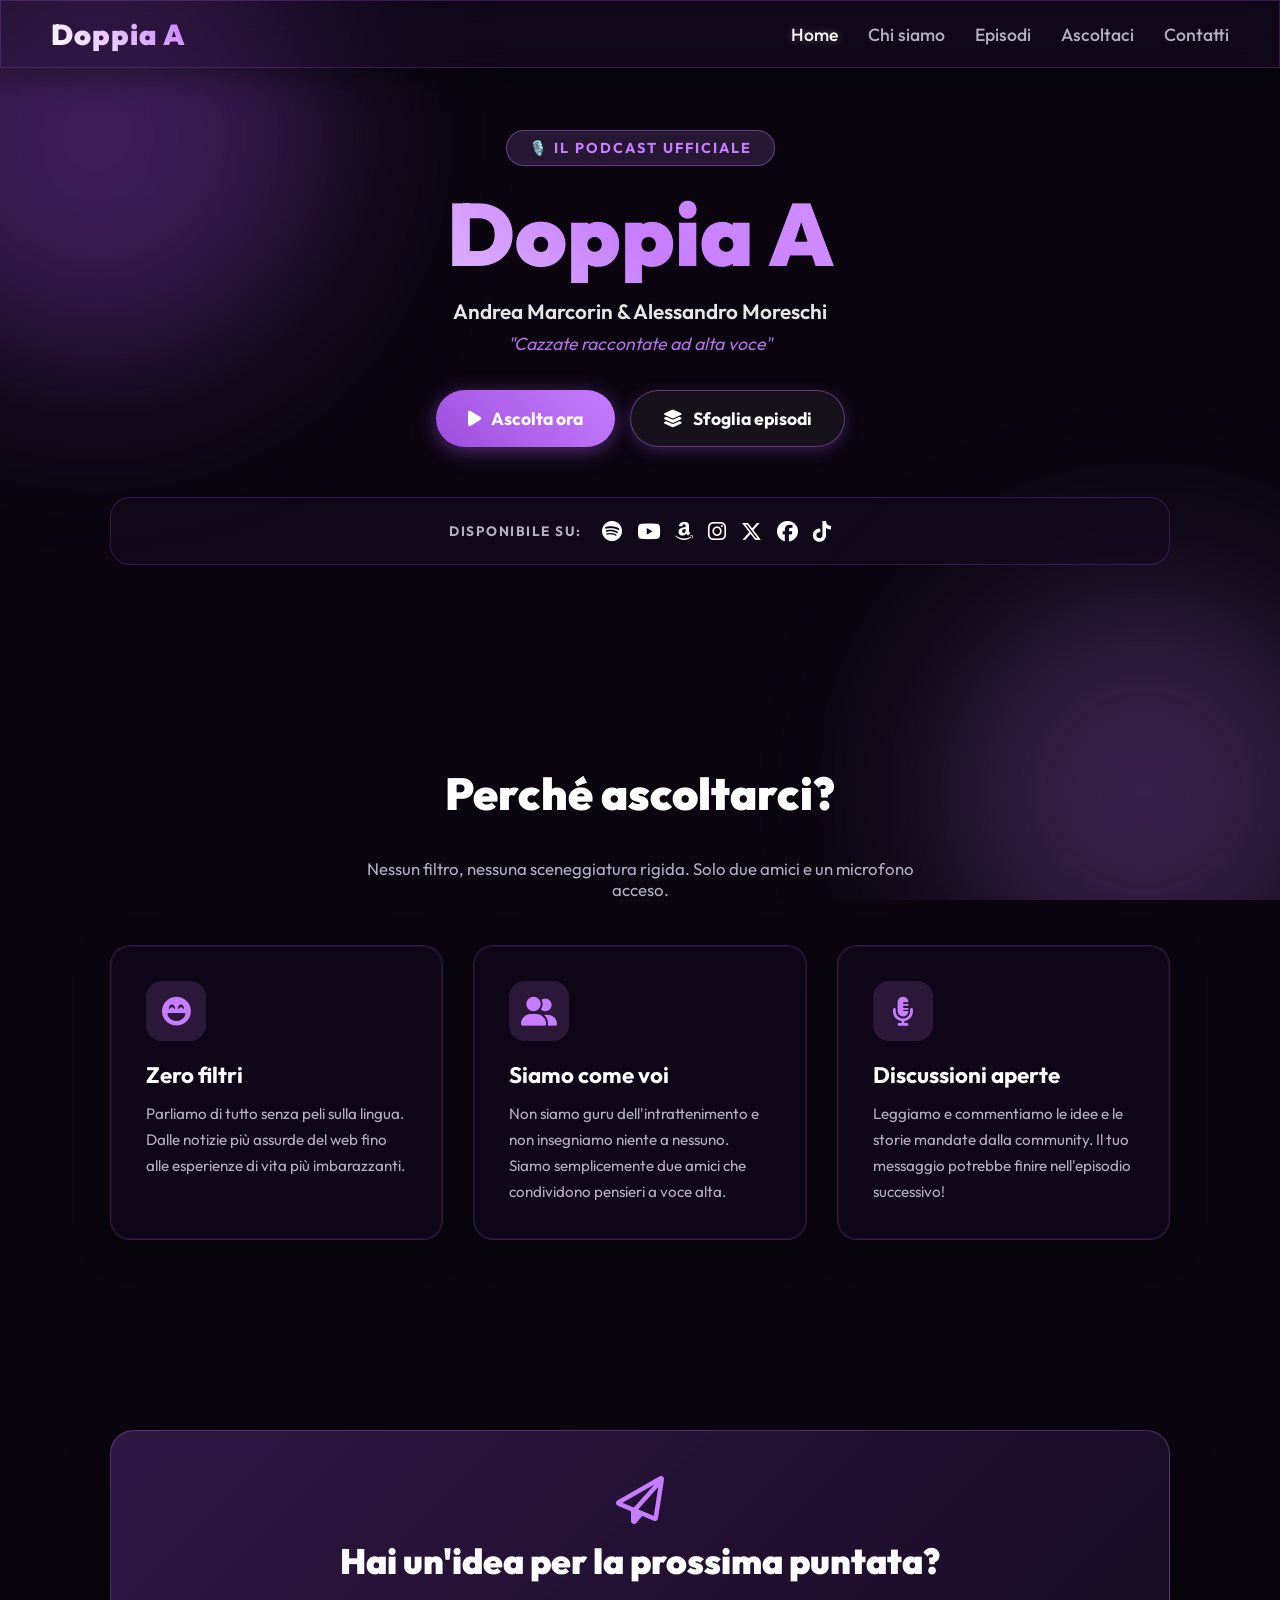
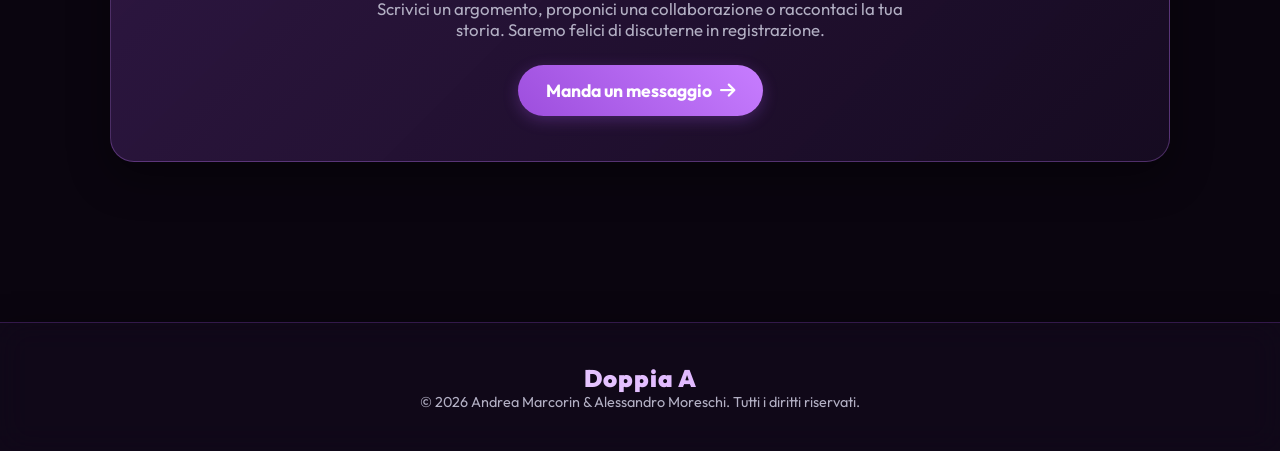
==== index.html @ dbbbb2ca "Primo rilascio sito Doppia A con TikTok" ====
<!DOCTYPE html>
<html lang="it">
<head>
    <meta charset="UTF-8">
    <meta name="viewport" content="width=device-width, initial-scale=1.0">
    <title>Doppia A | Home</title>
    <link href="https://fonts.googleapis.com/css2?family=Outfit:wght@300;400;600;900&display=swap" rel="stylesheet">
    <link href="https://cdnjs.cloudflare.com/ajax/libs/font-awesome/6.5.1/css/all.min.css" rel="stylesheet">
    <link rel="stylesheet" href="style.css">
</head>
<body>
    <div class="bg-orbs">
        <div class="orb orb-1"></div>
        <div class="orb orb-2"></div>
    </div>

    <nav class="glass-nav">
        <div class="logo">Doppia A</div>
        <div class="nav-links">
            <a href="index.html" class="active">Home</a>
            <a href="chi-siamo.html">Chi siamo</a>
            <a href="episodi.html">Episodi</a>
            <a href="ascoltaci.html">Ascoltaci</a>
            <a href="contattaci.html">Contatti</a>
        </div>
    </nav>

    <!-- HERO SECTION -->
    <header class="page-section fade-in" style="max-width: 1100px; margin: 0 auto; padding-top: 130px; text-align: center;">
        <span style="background: rgba(199, 125, 255, 0.15); color: var(--accent-2); border: 1px solid rgba(199, 125, 255, 0.4); padding: 8px 22px; border-radius: 30px; font-size: 0.9rem; font-weight: 700; text-transform: uppercase; letter-spacing: 2px; display: inline-block; margin-bottom: 20px;">
            🎙️ Il Podcast ufficiale
        </span>
        
        <h1 style="font-size: clamp(3.2rem, 8vw, 5.5rem); font-weight: 900; line-height: 1.1; margin-bottom: 15px; background: linear-gradient(45deg, #ffffff, #c77dff, #e0aaff); -webkit-background-clip: text; -webkit-text-fill-color: transparent;">
            Doppia A
        </h1>

        <p style="font-size: 1.3rem; color: rgba(255, 255, 255, 0.9); font-weight: 600; margin-bottom: 8px;">
            Andrea Marcorin & Alessandro Moreschi
        </p>

        <p style="font-size: 1.1rem; color: var(--accent-2); font-style: italic; margin-bottom: 35px; opacity: 0.9;">
            "Cazzate raccontate ad alta voce"
        </p>

        <div style="display: flex; gap: 15px; justify-content: center; flex-wrap: wrap; margin-bottom: 50px;">
            <a href="ascoltaci.html" class="btn-neon" style="padding: 16px 32px; border-radius: 30px; text-decoration: none; font-weight: 700; background: linear-gradient(45deg, #9d4edd, #c77dff); color: #fff; box-shadow: 0 4px 20px rgba(157, 78, 221, 0.5); transition: all 0.3s ease; display: inline-flex; align-items: center; gap: 10px;">
                <i class="fa-solid fa-play"></i> Ascolta ora
            </a>
            <a href="episodi.html" class="btn-neon" style="padding: 16px 32px; border-radius: 30px; text-decoration: none; font-weight: 700; background: rgba(255, 255, 255, 0.05); color: #fff; border: 1px solid rgba(199, 125, 255, 0.4); transition: all 0.3s ease; display: inline-flex; align-items: center; gap: 10px;" onmouseover="this.style.background='rgba(199, 125, 255, 0.2)';" onmouseout="this.style.background='rgba(255, 255, 255, 0.05)';">
                <i class="fa-solid fa-layer-group"></i> Sfoglia episodi
            </a>
        </div>

        <!-- BARRA RAPIDA PIATTAFORME -->
        <div style="background: rgba(20, 10, 30, 0.6); padding: 20px 30px; border-radius: 20px; border: 1px solid rgba(157, 78, 221, 0.25); display: flex; justify-content: center; align-items: center; gap: 20px; flex-wrap: wrap; backdrop-filter: blur(10px);">
            <span style="font-size: 0.85rem; color: var(--text-muted); text-transform: uppercase; letter-spacing: 1.5px; font-weight: 700;">Disponibile su:</span>
            <div style="display: flex; gap: 15px; flex-wrap: wrap;">
                <a href="https://open.spotify.com/show/7FUZ7BliWIKySby7tuv9NP" target="_blank" style="color: #fff; text-decoration: none; font-size: 1.3rem; transition: 0.3s;" onmouseover="this.style.color='#1DB954';" onmouseout="this.style.color='#fff';"><i class="fa-brands fa-spotify"></i></a>
                <a href="https://www.youtube.com/@DoppiaA.podcast" target="_blank" style="color: #fff; text-decoration: none; font-size: 1.3rem; transition: 0.3s;" onmouseover="this.style.color='#FF0000';" onmouseout="this.style.color='#fff';"><i class="fa-brands fa-youtube"></i></a>
                <a href="https://music.amazon.it/podcasts/3f711253-e345-4ffa-8d18-6a3cd0746744/doppia-a" target="_blank" style="color: #fff; text-decoration: none; font-size: 1.3rem; transition: 0.3s;" onmouseover="this.style.color='#00A8E1';" onmouseout="this.style.color='#fff';"><i class="fa-brands fa-amazon"></i></a>
                <a href="https://www.instagram.com/doppiaa_podcast/" target="_blank" style="color: #fff; text-decoration: none; font-size: 1.3rem; transition: 0.3s;" onmouseover="this.style.color='#E1306C';" onmouseout="this.style.color='#fff';"><i class="fa-brands fa-instagram"></i></a>
                <a href="https://x.com/doppiaa_podcast" target="_blank" style="color: #fff; text-decoration: none; font-size: 1.3rem; transition: 0.3s;" onmouseover="this.style.color='#ffffff';" onmouseout="this.style.color='#fff';"><i class="fa-brands fa-x-twitter"></i></a>
                <a href="https://www.facebook.com/profile.php?id=61596196777339" target="_blank" style="color: #fff; text-decoration: none; font-size: 1.3rem; transition: 0.3s;" onmouseover="this.style.color='#1877F2';" onmouseout="this.style.color='#fff';"><i class="fa-brands fa-facebook"></i></a>
				<a href="https://www.tiktok.com/@doppiaa.podcast" target="_blank" style="color: #fff; text-decoration: none; font-size: 1.3rem; transition: 0.3s;" onmouseover="this.style.color='#ff0050';" onmouseout="this.style.color='#fff';"><i class="fa-brands fa-tiktok"></i></a>
            </div>
        </div>
    </header>

    <!-- SEZIONE PERCHÈ ASCOLTARCI -->
    <section class="page-section fade-in" style="max-width: 1100px; margin: 0 auto; padding-top: 80px; padding-bottom: 60px;">
        <div style="text-align: center; margin-bottom: 45px;">
            <h2 class="section-title" style="font-size: 2.8rem;">Perché ascoltarci?</h2>
            <p style="color: var(--text-muted); font-size: 1.05rem; max-width: 600px; margin: 0 auto;">Nessun filtro, nessuna sceneggiatura rigida. Solo due amici e un microfono acceso.</p>
        </div>

        <div style="display: grid; grid-template-columns: repeat(auto-fit, minmax(300px, 1fr)); gap: 30px;">
            
            <div class="glass-card" style="padding: 35px; border-radius: 20px; border: 1px solid rgba(157, 78, 221, 0.25); background: rgba(30, 15, 45, 0.3); transition: all 0.3s ease;" onmouseover="this.style.transform='translateY(-6px)'; this.style.borderColor='var(--accent-2)';" onmouseout="this.style.transform='translateY(0)'; this.style.borderColor='rgba(157, 78, 221, 0.25)';">
                <div style="width: 60px; height: 60px; background: rgba(199, 125, 255, 0.15); border-radius: 16px; display: flex; align-items: center; justify-content: center; margin-bottom: 20px;">
                    <i class="fa-solid fa-face-laugh-beam" style="font-size: 1.8rem; color: var(--accent-2);"></i>
                </div>
                <h3 style="font-size: 1.4rem; font-weight: 700; margin-bottom: 12px;">Zero filtri</h3>
                <p style="color: var(--text-muted); line-height: 1.7; font-size: 0.95rem;">Parliamo di tutto senza peli sulla lingua. Dalle notizie più assurde del web fino alle esperienze di vita più imbarazzanti.</p>
            </div>

            <div class="glass-card" style="padding: 35px; border-radius: 20px; border: 1px solid rgba(157, 78, 221, 0.25); background: rgba(30, 15, 45, 0.3); transition: all 0.3s ease;" onmouseover="this.style.transform='translateY(-6px)'; this.style.borderColor='var(--accent-2)';" onmouseout="this.style.transform='translateY(0)'; this.style.borderColor='rgba(157, 78, 221, 0.25)';">
                <div style="width: 60px; height: 60px; background: rgba(199, 125, 255, 0.15); border-radius: 16px; display: flex; align-items: center; justify-content: center; margin-bottom: 20px;">
                    <i class="fa-solid fa-user-group" style="font-size: 1.8rem; color: var(--accent-2);"></i>
                </div>
                <h3 style="font-size: 1.4rem; font-weight: 700; margin-bottom: 12px;">Siamo come voi</h3>
                <p style="color: var(--text-muted); line-height: 1.7; font-size: 0.95rem;">Non siamo guru dell'intrattenimento e non insegniamo niente a nessuno. Siamo semplicemente due amici che condividono pensieri a voce alta.</p>
            </div>

            <div class="glass-card" style="padding: 35px; border-radius: 20px; border: 1px solid rgba(157, 78, 221, 0.25); background: rgba(30, 15, 45, 0.3); transition: all 0.3s ease;" onmouseover="this.style.transform='translateY(-6px)'; this.style.borderColor='var(--accent-2)';" onmouseout="this.style.transform='translateY(0)'; this.style.borderColor='rgba(157, 78, 221, 0.25)';">
                <div style="width: 60px; height: 60px; background: rgba(199, 125, 255, 0.15); border-radius: 16px; display: flex; align-items: center; justify-content: center; margin-bottom: 20px;">
                    <i class="fa-solid fa-microphone-lines" style="font-size: 1.8rem; color: var(--accent-2);"></i>
                </div>
                <h3 style="font-size: 1.4rem; font-weight: 700; margin-bottom: 12px;">Discussioni aperte</h3>
                <p style="color: var(--text-muted); line-height: 1.7; font-size: 0.95rem;">Leggiamo e commentiamo le idee e le storie mandate dalla community. Il tuo messaggio potrebbe finire nell'episodio successivo!</p>
            </div>

        </div>
    </section>

    <!-- BANNER CALL TO ACTION -->
    <section class="page-section fade-in" style="max-width: 1100px; margin: 0 auto; padding-bottom: 80px;">
        <div style="background: linear-gradient(135deg, rgba(157, 78, 221, 0.25), rgba(30, 15, 45, 0.6)); border-radius: 24px; padding: 45px 30px; text-align: center; border: 1px solid rgba(199, 125, 255, 0.3); box-shadow: 0 15px 40px rgba(0,0,0,0.4);">
            <i class="fa-regular fa-paper-plane" style="font-size: 3rem; color: var(--accent-2); margin-bottom: 15px;"></i>
            <h3 style="font-size: 2.2rem; font-weight: 900; margin-bottom: 15px;">Hai un'idea per la prossima puntata?</h3>
            <p style="color: var(--text-muted); max-width: 550px; margin: 0 auto 25px auto; font-size: 1.05rem;">Scrivici un argomento, proponici una collaborazione o raccontaci la tua storia. Saremo felici di discuterne in registrazione.</p>
            <a href="contattaci.html" class="btn-neon" style="padding: 14px 28px; border-radius: 30px; text-decoration: none; font-weight: 700; background: linear-gradient(45deg, #9d4edd, #c77dff); color: #fff; display: inline-flex; align-items: center; gap: 8px;">
                Manda un messaggio <i class="fa-solid fa-arrow-right"></i>
            </a>
        </div>
    </section>

    <footer class="glass-footer">
        <h3 class="logo" style="font-size: 1.5rem;">Doppia A</h3>
        <p style="color: var(--text-muted); font-size: 0.9rem;">&copy; 2026 Andrea Marcorin & Alessandro Moreschi. Tutti i diritti riservati.</p>
    </footer>
</body>
</html>
---- style.css ----
:root {
    --bg-color: #0a050f;
    --text-main: #ffffff;
    --text-muted: #b3b0c4;
    --accent-1: #9d4edd;
    --accent-2: #c77dff;
    /* Variabili Vetro Estremo */
    --glass-bg: rgba(30, 15, 45, 0.35);
    --glass-border: rgba(157, 78, 221, 0.25);
    --glass-highlight: rgba(255, 255, 255, 0.05);
}

* {
    margin: 0;
    padding: 0;
    box-sizing: border-box;
    font-family: 'Outfit', sans-serif;
}

body {
    background-color: var(--bg-color);
    color: var(--text-main);
    min-height: 100vh;
    display: flex;
    flex-direction: column;
    overflow-x: hidden;
}

/* --- SFONDO ANIMATO (Fa risaltare il vetro) --- */
.bg-orbs {
    position: fixed;
    top: 0; left: 0; width: 100vw; height: 100vh;
    z-index: -1;
    overflow: hidden;
}
.orb {
    position: absolute;
    border-radius: 50%;
    filter: blur(90px);
    animation: float 12s infinite alternate ease-in-out;
}
.orb-1 {
    width: 450px; height: 450px;
    background: rgba(157, 78, 221, 0.35);
    top: -10%; left: -10%;
}
.orb-2 {
    width: 400px; height: 400px;
    background: rgba(199, 125, 255, 0.25);
    bottom: -10%; right: -5%;
    animation-delay: -6s;
}
@keyframes float {
    0% { transform: translate(0, 0) scale(1); }
    100% { transform: translate(80px, 80px) scale(1.1); }
}

/* Scrollbar Personalizzata */
::-webkit-scrollbar { width: 8px; }
::-webkit-scrollbar-track { background: var(--bg-color); }
::-webkit-scrollbar-thumb { background: var(--accent-1); border-radius: 10px; }
::-webkit-scrollbar-thumb:hover { background: var(--accent-2); }

/* --- EFFETTO VETRO CONDIVISO --- */
.glass-nav, .glass-container, .glass-card, .glass-footer {
    background: var(--glass-bg);
    backdrop-filter: blur(16px);
    -webkit-backdrop-filter: blur(16px);
    border: 1px solid var(--glass-border);
    box-shadow: 0 8px 32px 0 rgba(0, 0, 0, 0.4);
    position: relative;
    overflow: hidden;
}
/* Riflesso interno del vetro */
.glass-container::before, .glass-card::before {
    content: "";
    position: absolute;
    top: 0; left: 0; right: 0; bottom: 0;
    border: 1px solid var(--glass-highlight);
    border-radius: inherit;
    pointer-events: none;
}

/* Navigazione */
.glass-nav {
    position: fixed;
    top: 0; width: 100%;
    padding: 15px 50px;
    display: flex;
    justify-content: space-between;
    align-items: center;
    z-index: 1000;
    border-bottom: 1px solid var(--glass-border);
    border-radius: 0;
}

.logo {
    font-size: 1.8rem;
    font-weight: 900;
    background: linear-gradient(45deg, #fff, var(--accent-2));
    -webkit-background-clip: text;
    -webkit-text-fill-color: transparent;
    letter-spacing: 1px;
}

.nav-links { display: flex; gap: 30px; }
.nav-links a {
    color: var(--text-muted);
    text-decoration: none;
    font-weight: 500;
    font-size: 1.1rem;
    transition: 0.3s;
}
.nav-links a:hover, .nav-links a.active { color: var(--text-main); text-shadow: 0 0 10px rgba(255,255,255,0.3); }

/* Layout Base */
.page-section {
    padding: 140px 20px 60px;
    max-width: 1100px;
    margin: 0 auto;
    flex: 1;
    width: 100%;
}

.section-title {
    text-align: center;
    font-size: 2.8rem;
    margin-bottom: 50px;
    font-weight: 900;
}

.glass-container {
    border-radius: 30px;
    padding: 50px;
}
.glass-card {
    border-radius: 24px;
    padding: 40px;
    transition: transform 0.4s cubic-bezier(0.175, 0.885, 0.32, 1.275);
}
.glass-card:hover { transform: translateY(-10px); border-color: var(--accent-2); }

/* Bottoni */
.action-buttons { display: flex; gap: 20px; justify-content: center; margin-top: 40px; flex-wrap: wrap; }
.btn-neon {
    padding: 16px 40px;
    background: linear-gradient(45deg, var(--accent-1), var(--accent-2));
    color: white;
    text-decoration: none;
    border-radius: 50px;
    font-weight: 700;
    border: none;
    cursor: pointer;
    transition: 0.3s;
    font-size: 1.1rem;
    box-shadow: 0 4px 15px rgba(157, 78, 221, 0.3);
}
.btn-neon:hover {
    box-shadow: 0 0 25px rgba(199, 125, 255, 0.6);
    transform: scale(1.05);
}
.btn-outline {
    padding: 16px 40px;
    background: rgba(255,255,255,0.05);
    color: var(--text-main);
    text-decoration: none;
    border-radius: 50px;
    font-weight: 700;
    border: 2px solid var(--accent-2);
    transition: 0.3s;
    backdrop-filter: blur(5px);
}
.btn-outline:hover { background: rgba(199, 125, 255, 0.15); transform: scale(1.05); }

/* Griglie */
.about-grid { display: grid; grid-template-columns: repeat(auto-fit, minmax(320px, 1fr)); gap: 40px; }
.contact-layout { display: grid; grid-template-columns: 1fr 1.2fr; gap: 50px; align-items: start; }

/* Modulo */
.glass-form { display: flex; flex-direction: column; gap: 25px; }
.input-group input, .input-group select, .input-group textarea {
    width: 100%;
    padding: 18px 20px;
    background: rgba(0, 0, 0, 0.2);
    border: 1px solid rgba(255, 255, 255, 0.1);
    border-radius: 15px;
    color: var(--text-main);
    font-size: 1.05rem;
    transition: 0.3s;
}
.input-group input:focus, .input-group select:focus, .input-group textarea:focus {
    outline: none;
    border-color: var(--accent-2);
    background: rgba(0, 0, 0, 0.4);
    box-shadow: 0 0 15px rgba(157, 78, 221, 0.2);
}
.input-group select option { background: var(--bg-color); color: var(--text-main); }
.w-100 { width: 100%; display: block; }

/* Footer */
.glass-footer {
    padding: 40px 20px;
    text-align: center;
    margin-top: 80px;
    border-radius: 0;
    border-bottom: none;
    border-left: none;
    border-right: none;
}
.social-links { display: flex; justify-content: center; gap: 25px; margin: 20px 0; font-size: 1.8rem; }
.social-links a { color: var(--text-muted); transition: 0.3s; }
.social-links a:hover { color: var(--text-main); transform: translateY(-5px) scale(1.1); text-shadow: 0 0 10px rgba(255,255,255,0.5); }

/* Utility e Animazioni */
.text-center { text-align: center; }
.mt-5 { margin-top: 60px; }
.fade-in { animation: fadeIn 0.8s ease-out forwards; opacity: 0; transform: translateY(30px); }
.delay-1 { animation-delay: 0.2s; }
@keyframes fadeIn { to { opacity: 1; transform: translateY(0); } }

/* Mobile */
@media (max-width: 768px) {
    .nav-links { display: none; }
    .contact-layout { grid-template-columns: 1fr; }
    .glass-container { padding: 30px 20px; }
}

/* Spazio corretto sotto la barra di navigazione */
.page-section {
    padding-top: 130px !important;
    padding-bottom: 60px;
}

/* Interlinea e margine per i titoli principali */
.section-title {
    margin-top: 10px;
    margin-bottom: 35px;
    line-height: 1.3; /* Impedisce al testo di venire tagliato in alto */
}
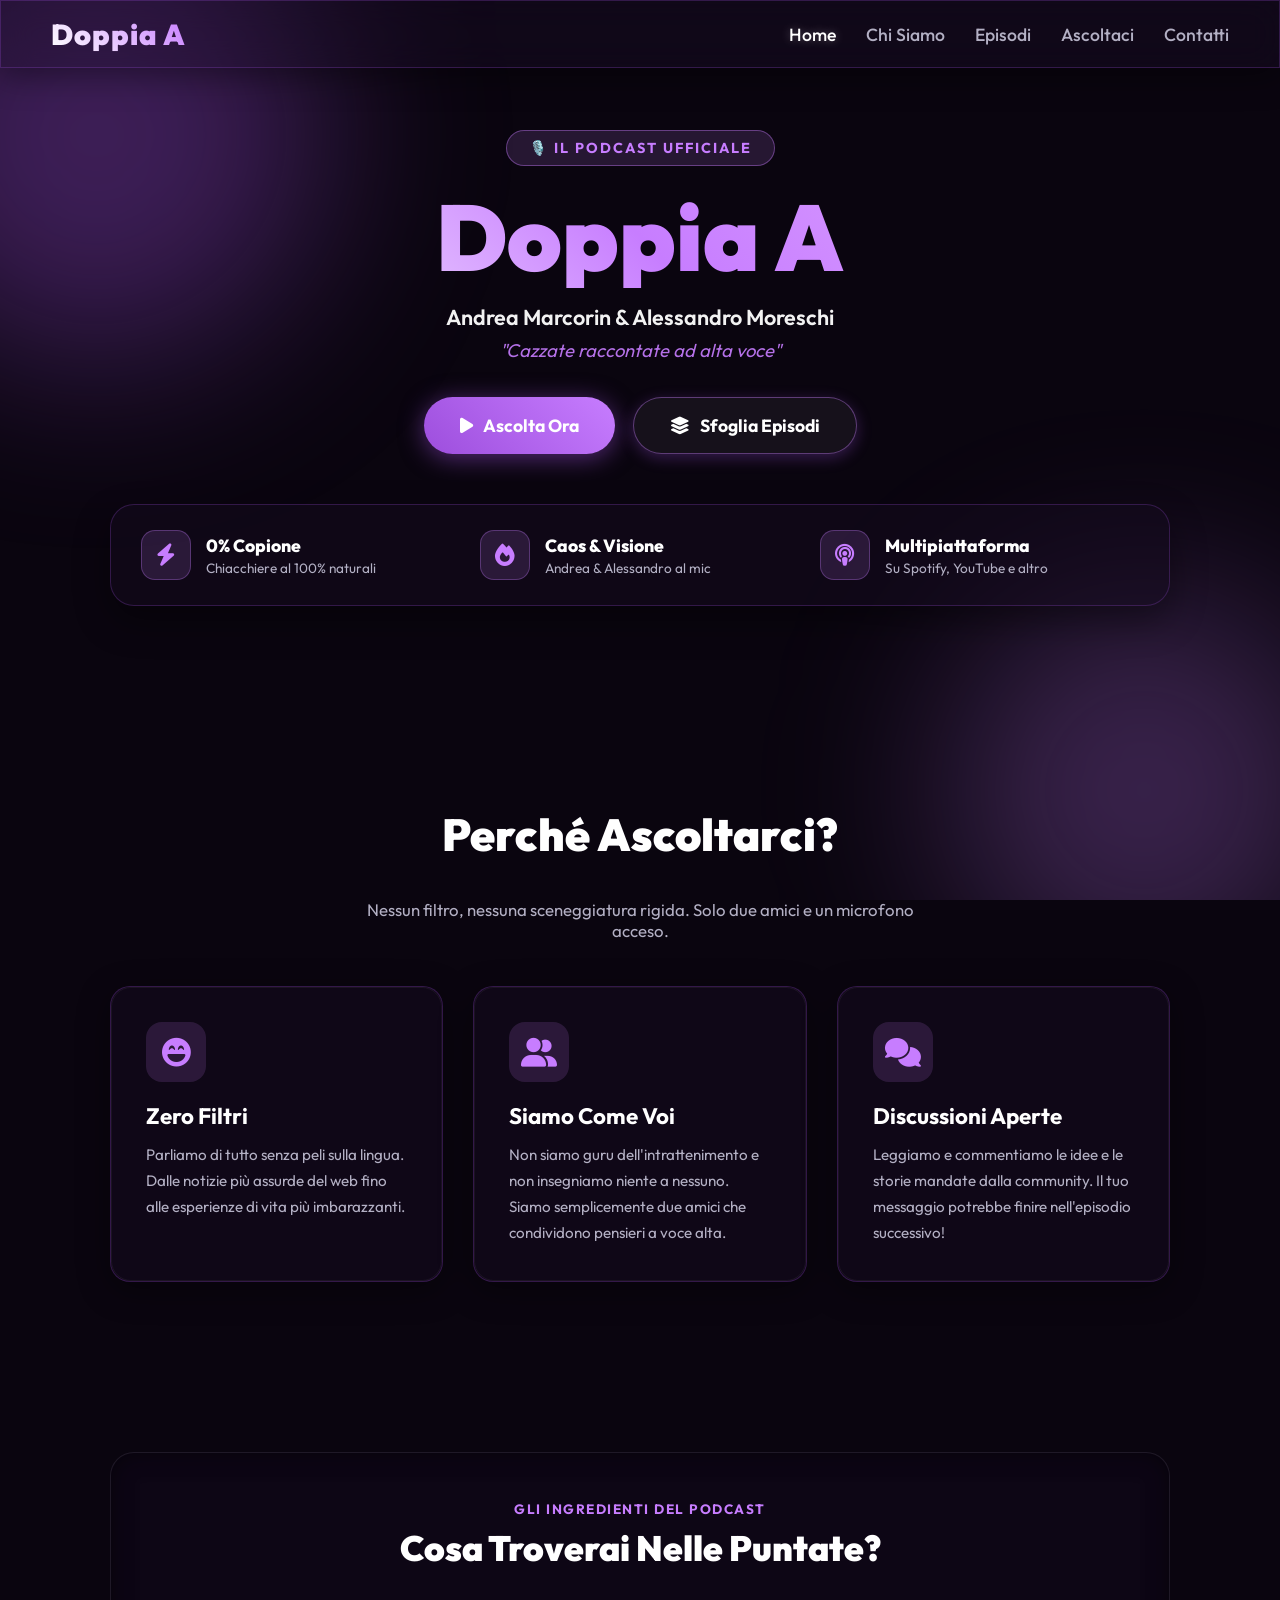
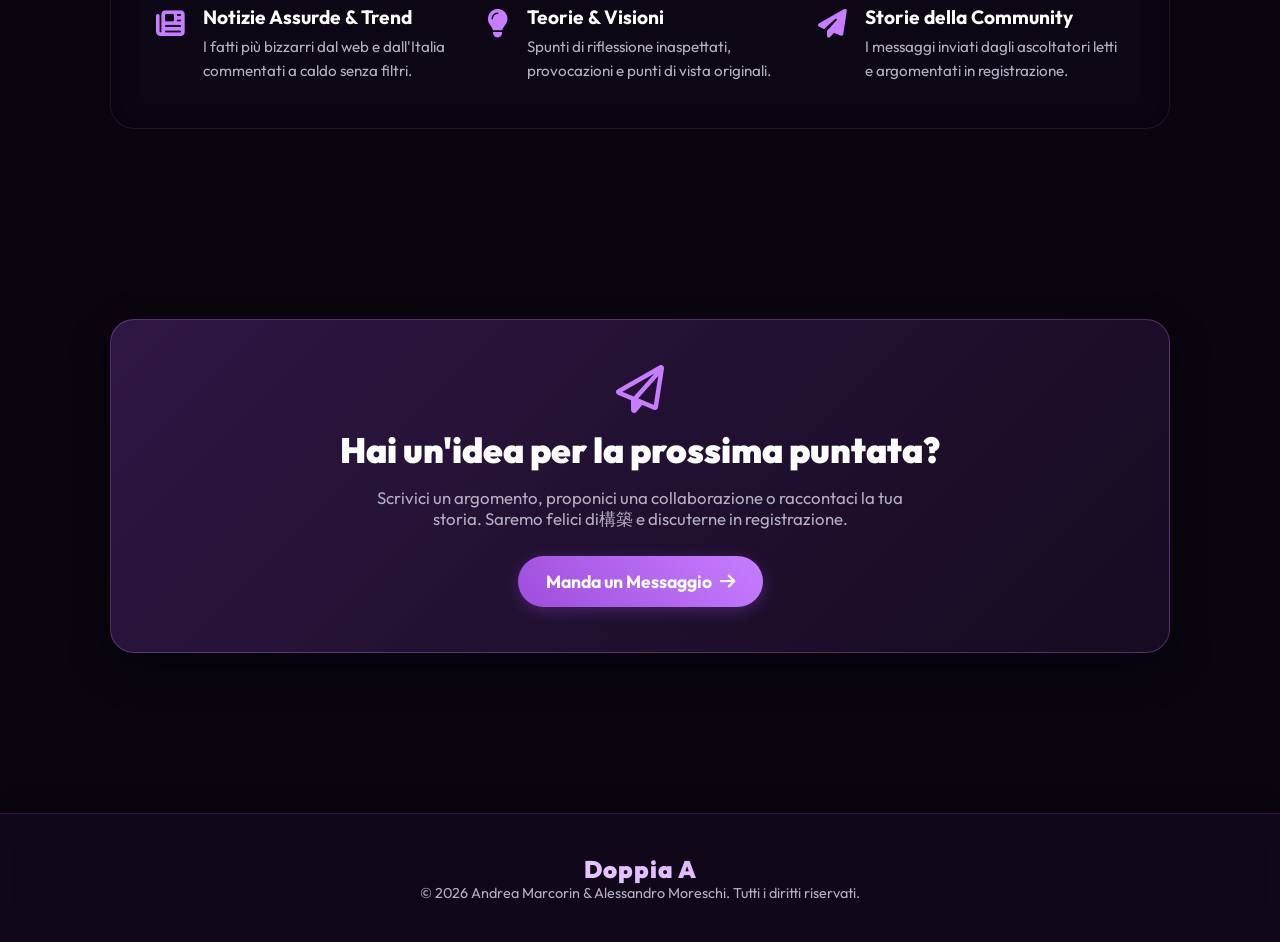
==== commit 8dfab01d: "Aggiornata homepage: rimossa barra disponibile su e aggiunti nuovi contenuti" ====
--- a/index.html
+++ b/index.html
@@ -18,7 +18,7 @@
         <div class="logo">Doppia A</div>
         <div class="nav-links">
             <a href="index.html" class="active">Home</a>
-            <a href="chi-siamo.html">Chi siamo</a>
+            <a href="chi-siamo.html">Chi Siamo</a>
             <a href="episodi.html">Episodi</a>
             <a href="ascoltaci.html">Ascoltaci</a>
             <a href="contattaci.html">Contatti</a>
@@ -28,49 +28,68 @@
     <!-- HERO SECTION -->
     <header class="page-section fade-in" style="max-width: 1100px; margin: 0 auto; padding-top: 130px; text-align: center;">
         <span style="background: rgba(199, 125, 255, 0.15); color: var(--accent-2); border: 1px solid rgba(199, 125, 255, 0.4); padding: 8px 22px; border-radius: 30px; font-size: 0.9rem; font-weight: 700; text-transform: uppercase; letter-spacing: 2px; display: inline-block; margin-bottom: 20px;">
-            🎙️ Il Podcast ufficiale
+            🎙️ Il Podcast Ufficiale
         </span>
         
-        <h1 style="font-size: clamp(3.2rem, 8vw, 5.5rem); font-weight: 900; line-height: 1.1; margin-bottom: 15px; background: linear-gradient(45deg, #ffffff, #c77dff, #e0aaff); -webkit-background-clip: text; -webkit-text-fill-color: transparent;">
+        <h1 style="font-size: clamp(3.5rem, 8vw, 5.8rem); font-weight: 900; line-height: 1.1; margin-bottom: 15px; background: linear-gradient(45deg, #ffffff, #c77dff, #e0aaff); -webkit-background-clip: text; -webkit-text-fill-color: transparent;">
             Doppia A
         </h1>
 
-        <p style="font-size: 1.3rem; color: rgba(255, 255, 255, 0.9); font-weight: 600; margin-bottom: 8px;">
+        <p style="font-size: 1.35rem; color: rgba(255, 255, 255, 0.95); font-weight: 600; margin-bottom: 8px;">
             Andrea Marcorin & Alessandro Moreschi
         </p>
 
-        <p style="font-size: 1.1rem; color: var(--accent-2); font-style: italic; margin-bottom: 35px; opacity: 0.9;">
+        <p style="font-size: 1.15rem; color: var(--accent-2); font-style: italic; margin-bottom: 35px; opacity: 0.9;">
             "Cazzate raccontate ad alta voce"
         </p>
 
-        <div style="display: flex; gap: 15px; justify-content: center; flex-wrap: wrap; margin-bottom: 50px;">
-            <a href="ascoltaci.html" class="btn-neon" style="padding: 16px 32px; border-radius: 30px; text-decoration: none; font-weight: 700; background: linear-gradient(45deg, #9d4edd, #c77dff); color: #fff; box-shadow: 0 4px 20px rgba(157, 78, 221, 0.5); transition: all 0.3s ease; display: inline-flex; align-items: center; gap: 10px;">
-                <i class="fa-solid fa-play"></i> Ascolta ora
+        <div style="display: flex; gap: 18px; justify-content: center; flex-wrap: wrap; margin-bottom: 50px;">
+            <a href="ascoltaci.html" class="btn-neon" style="padding: 16px 36px; border-radius: 30px; text-decoration: none; font-weight: 700; background: linear-gradient(45deg, #9d4edd, #c77dff); color: #fff; box-shadow: 0 4px 25px rgba(157, 78, 221, 0.5); transition: all 0.3s ease; display: inline-flex; align-items: center; gap: 10px;">
+                <i class="fa-solid fa-play"></i> Ascolta Ora
             </a>
-            <a href="episodi.html" class="btn-neon" style="padding: 16px 32px; border-radius: 30px; text-decoration: none; font-weight: 700; background: rgba(255, 255, 255, 0.05); color: #fff; border: 1px solid rgba(199, 125, 255, 0.4); transition: all 0.3s ease; display: inline-flex; align-items: center; gap: 10px;" onmouseover="this.style.background='rgba(199, 125, 255, 0.2)';" onmouseout="this.style.background='rgba(255, 255, 255, 0.05)';">
-                <i class="fa-solid fa-layer-group"></i> Sfoglia episodi
+            <a href="episodi.html" class="btn-neon" style="padding: 16px 36px; border-radius: 30px; text-decoration: none; font-weight: 700; background: rgba(255, 255, 255, 0.05); color: #fff; border: 1px solid rgba(199, 125, 255, 0.4); transition: all 0.3s ease; display: inline-flex; align-items: center; gap: 10px;" onmouseover="this.style.background='rgba(199, 125, 255, 0.2)';" onmouseout="this.style.background='rgba(255, 255, 255, 0.05)';">
+                <i class="fa-solid fa-layer-group"></i> Sfoglia Episodi
             </a>
         </div>
 
-        <!-- BARRA RAPIDA PIATTAFORME -->
-        <div style="background: rgba(20, 10, 30, 0.6); padding: 20px 30px; border-radius: 20px; border: 1px solid rgba(157, 78, 221, 0.25); display: flex; justify-content: center; align-items: center; gap: 20px; flex-wrap: wrap; backdrop-filter: blur(10px);">
-            <span style="font-size: 0.85rem; color: var(--text-muted); text-transform: uppercase; letter-spacing: 1.5px; font-weight: 700;">Disponibile su:</span>
-            <div style="display: flex; gap: 15px; flex-wrap: wrap;">
-                <a href="https://open.spotify.com/show/7FUZ7BliWIKySby7tuv9NP" target="_blank" style="color: #fff; text-decoration: none; font-size: 1.3rem; transition: 0.3s;" onmouseover="this.style.color='#1DB954';" onmouseout="this.style.color='#fff';"><i class="fa-brands fa-spotify"></i></a>
-                <a href="https://www.youtube.com/@DoppiaA.podcast" target="_blank" style="color: #fff; text-decoration: none; font-size: 1.3rem; transition: 0.3s;" onmouseover="this.style.color='#FF0000';" onmouseout="this.style.color='#fff';"><i class="fa-brands fa-youtube"></i></a>
-                <a href="https://music.amazon.it/podcasts/3f711253-e345-4ffa-8d18-6a3cd0746744/doppia-a" target="_blank" style="color: #fff; text-decoration: none; font-size: 1.3rem; transition: 0.3s;" onmouseover="this.style.color='#00A8E1';" onmouseout="this.style.color='#fff';"><i class="fa-brands fa-amazon"></i></a>
-                <a href="https://www.instagram.com/doppiaa_podcast/" target="_blank" style="color: #fff; text-decoration: none; font-size: 1.3rem; transition: 0.3s;" onmouseover="this.style.color='#E1306C';" onmouseout="this.style.color='#fff';"><i class="fa-brands fa-instagram"></i></a>
-                <a href="https://x.com/doppiaa_podcast" target="_blank" style="color: #fff; text-decoration: none; font-size: 1.3rem; transition: 0.3s;" onmouseover="this.style.color='#ffffff';" onmouseout="this.style.color='#fff';"><i class="fa-brands fa-x-twitter"></i></a>
-                <a href="https://www.facebook.com/profile.php?id=61596196777339" target="_blank" style="color: #fff; text-decoration: none; font-size: 1.3rem; transition: 0.3s;" onmouseover="this.style.color='#1877F2';" onmouseout="this.style.color='#fff';"><i class="fa-brands fa-facebook"></i></a>
-				<a href="https://www.tiktok.com/@doppiaa.podcast" target="_blank" style="color: #fff; text-decoration: none; font-size: 1.3rem; transition: 0.3s;" onmouseover="this.style.color='#ff0050';" onmouseout="this.style.color='#fff';"><i class="fa-brands fa-tiktok"></i></a>
+        <!-- STATS & HIGHLIGHTS BADGES (In sostituzione a Disponibile Su) -->
+        <div style="display: grid; grid-template-columns: repeat(auto-fit, minmax(250px, 1fr)); gap: 20px; background: rgba(20, 10, 30, 0.5); padding: 25px 30px; border-radius: 24px; border: 1px solid rgba(157, 78, 221, 0.25); backdrop-filter: blur(10px); box-shadow: 0 15px 35px rgba(0,0,0,0.4);">
+            <div style="display: flex; align-items: center; gap: 15px; text-align: left;">
+                <div style="width: 50px; height: 50px; background: rgba(199, 125, 255, 0.15); border-radius: 14px; display: flex; align-items: center; justify-content: center; border: 1px solid rgba(199, 125, 255, 0.3); flex-shrink: 0;">
+                    <i class="fa-solid fa-bolt" style="color: var(--accent-2); font-size: 1.4rem;"></i>
+                </div>
+                <div>
+                    <h4 style="font-size: 1.1rem; font-weight: 800; color: #fff; margin-bottom: 2px;">0% Copione</h4>
+                    <p style="font-size: 0.85rem; color: var(--text-muted); margin: 0;">Chiacchiere al 100% naturali</p>
+                </div>
+            </div>
+
+            <div style="display: flex; align-items: center; gap: 15px; text-align: left;">
+                <div style="width: 50px; height: 50px; background: rgba(199, 125, 255, 0.15); border-radius: 14px; display: flex; align-items: center; justify-content: center; border: 1px solid rgba(199, 125, 255, 0.3); flex-shrink: 0;">
+                    <i class="fa-solid fa-fire" style="color: var(--accent-2); font-size: 1.4rem;"></i>
+                </div>
+                <div>
+                    <h4 style="font-size: 1.1rem; font-weight: 800; color: #fff; margin-bottom: 2px;">Caos & Visione</h4>
+                    <p style="font-size: 0.85rem; color: var(--text-muted); margin: 0;">Andrea & Alessandro al mic</p>
+                </div>
+            </div>
+
+            <div style="display: flex; align-items: center; gap: 15px; text-align: left;">
+                <div style="width: 50px; height: 50px; background: rgba(199, 125, 255, 0.15); border-radius: 14px; display: flex; align-items: center; justify-content: center; border: 1px solid rgba(199, 125, 255, 0.3); flex-shrink: 0;">
+                    <i class="fa-solid fa-podcast" style="color: var(--accent-2); font-size: 1.4rem;"></i>
+                </div>
+                <div>
+                    <h4 style="font-size: 1.1rem; font-weight: 800; color: #fff; margin-bottom: 2px;">Multipiattaforma</h4>
+                    <p style="font-size: 0.85rem; color: var(--text-muted); margin: 0;">Su Spotify, YouTube e altro</p>
+                </div>
             </div>
         </div>
     </header>
 
     <!-- SEZIONE PERCHÈ ASCOLTARCI -->
-    <section class="page-section fade-in" style="max-width: 1100px; margin: 0 auto; padding-top: 80px; padding-bottom: 60px;">
+    <section class="page-section fade-in" style="max-width: 1100px; margin: 0 auto; padding-top: 80px; padding-bottom: 40px;">
         <div style="text-align: center; margin-bottom: 45px;">
-            <h2 class="section-title" style="font-size: 2.8rem;">Perché ascoltarci?</h2>
+            <h2 class="section-title" style="font-size: 2.8rem;">Perché Ascoltarci?</h2>
             <p style="color: var(--text-muted); font-size: 1.05rem; max-width: 600px; margin: 0 auto;">Nessun filtro, nessuna sceneggiatura rigida. Solo due amici e un microfono acceso.</p>
         </div>
 
@@ -80,7 +99,7 @@
                 <div style="width: 60px; height: 60px; background: rgba(199, 125, 255, 0.15); border-radius: 16px; display: flex; align-items: center; justify-content: center; margin-bottom: 20px;">
                     <i class="fa-solid fa-face-laugh-beam" style="font-size: 1.8rem; color: var(--accent-2);"></i>
                 </div>
-                <h3 style="font-size: 1.4rem; font-weight: 700; margin-bottom: 12px;">Zero filtri</h3>
+                <h3 style="font-size: 1.4rem; font-weight: 700; margin-bottom: 12px;">Zero Filtri</h3>
                 <p style="color: var(--text-muted); line-height: 1.7; font-size: 0.95rem;">Parliamo di tutto senza peli sulla lingua. Dalle notizie più assurde del web fino alle esperienze di vita più imbarazzanti.</p>
             </div>
 
@@ -88,18 +107,54 @@
                 <div style="width: 60px; height: 60px; background: rgba(199, 125, 255, 0.15); border-radius: 16px; display: flex; align-items: center; justify-content: center; margin-bottom: 20px;">
                     <i class="fa-solid fa-user-group" style="font-size: 1.8rem; color: var(--accent-2);"></i>
                 </div>
-                <h3 style="font-size: 1.4rem; font-weight: 700; margin-bottom: 12px;">Siamo come voi</h3>
+                <h3 style="font-size: 1.4rem; font-weight: 700; margin-bottom: 12px;">Siamo Come Voi</h3>
                 <p style="color: var(--text-muted); line-height: 1.7; font-size: 0.95rem;">Non siamo guru dell'intrattenimento e non insegniamo niente a nessuno. Siamo semplicemente due amici che condividono pensieri a voce alta.</p>
             </div>
 
             <div class="glass-card" style="padding: 35px; border-radius: 20px; border: 1px solid rgba(157, 78, 221, 0.25); background: rgba(30, 15, 45, 0.3); transition: all 0.3s ease;" onmouseover="this.style.transform='translateY(-6px)'; this.style.borderColor='var(--accent-2)';" onmouseout="this.style.transform='translateY(0)'; this.style.borderColor='rgba(157, 78, 221, 0.25)';">
                 <div style="width: 60px; height: 60px; background: rgba(199, 125, 255, 0.15); border-radius: 16px; display: flex; align-items: center; justify-content: center; margin-bottom: 20px;">
-                    <i class="fa-solid fa-microphone-lines" style="font-size: 1.8rem; color: var(--accent-2);"></i>
+                    <i class="fa-solid fa-comments" style="font-size: 1.8rem; color: var(--accent-2);"></i>
                 </div>
-                <h3 style="font-size: 1.4rem; font-weight: 700; margin-bottom: 12px;">Discussioni aperte</h3>
+                <h3 style="font-size: 1.4rem; font-weight: 700; margin-bottom: 12px;">Discussioni Aperte</h3>
                 <p style="color: var(--text-muted); line-height: 1.7; font-size: 0.95rem;">Leggiamo e commentiamo le idee e le storie mandate dalla community. Il tuo messaggio potrebbe finire nell'episodio successivo!</p>
             </div>
 
+        </div>
+    </section>
+
+    <!-- NUOVA SEZIONE: COSA TROVERAI -->
+    <section class="page-section fade-in" style="max-width: 1100px; margin: 0 auto; padding-top: 40px; padding-bottom: 60px;">
+        <div style="background: rgba(15, 8, 25, 0.6); padding: 45px; border-radius: 24px; border: 1px solid rgba(255, 255, 255, 0.08); box-shadow: inset 0 0 25px rgba(0,0,0,0.5);">
+            <div style="text-align: center; margin-bottom: 35px;">
+                <span style="color: var(--accent-2); font-weight: 700; text-transform: uppercase; letter-spacing: 1.5px; font-size: 0.85rem;">Gli Ingredienti del Podcast</span>
+                <h3 style="font-size: 2.2rem; font-weight: 900; margin-top: 8px;">Cosa Troverai Nelle Puntate?</h3>
+            </div>
+
+            <div style="display: grid; grid-template-columns: repeat(auto-fit, minmax(280px, 1fr)); gap: 25px;">
+                <div style="display: flex; gap: 18px; align-items: flex-start;">
+                    <i class="fa-solid fa-newspaper" style="font-size: 1.8rem; color: var(--accent-2); margin-top: 4px;"></i>
+                    <div>
+                        <h4 style="font-size: 1.2rem; font-weight: 700; margin-bottom: 6px;">Notizie Assurde & Trend</h4>
+                        <p style="color: var(--text-muted); font-size: 0.95rem; line-height: 1.6;">I fatti più bizzarri dal web e dall'Italia commentati a caldo senza filtri.</p>
+                    </div>
+                </div>
+
+                <div style="display: flex; gap: 18px; align-items: flex-start;">
+                    <i class="fa-solid fa-lightbulb" style="font-size: 1.8rem; color: var(--accent-2); margin-top: 4px;"></i>
+                    <div>
+                        <h4 style="font-size: 1.2rem; font-weight: 700; margin-bottom: 6px;">Teorie & Visioni</h4>
+                        <p style="color: var(--text-muted); font-size: 0.95rem; line-height: 1.6;">Spunti di riflessione inaspettati, provocazioni e punti di vista originali.</p>
+                    </div>
+                </div>
+
+                <div style="display: flex; gap: 18px; align-items: flex-start;">
+                    <i class="fa-solid fa-paper-plane" style="font-size: 1.8rem; color: var(--accent-2); margin-top: 4px;"></i>
+                    <div>
+                        <h4 style="font-size: 1.2rem; font-weight: 700; margin-bottom: 6px;">Storie della Community</h4>
+                        <p style="color: var(--text-muted); font-size: 0.95rem; line-height: 1.6;">I messaggi inviati dagli ascoltatori letti e argomentati in registrazione.</p>
+                    </div>
+                </div>
+            </div>
         </div>
     </section>
 
@@ -108,9 +163,9 @@
         <div style="background: linear-gradient(135deg, rgba(157, 78, 221, 0.25), rgba(30, 15, 45, 0.6)); border-radius: 24px; padding: 45px 30px; text-align: center; border: 1px solid rgba(199, 125, 255, 0.3); box-shadow: 0 15px 40px rgba(0,0,0,0.4);">
             <i class="fa-regular fa-paper-plane" style="font-size: 3rem; color: var(--accent-2); margin-bottom: 15px;"></i>
             <h3 style="font-size: 2.2rem; font-weight: 900; margin-bottom: 15px;">Hai un'idea per la prossima puntata?</h3>
-            <p style="color: var(--text-muted); max-width: 550px; margin: 0 auto 25px auto; font-size: 1.05rem;">Scrivici un argomento, proponici una collaborazione o raccontaci la tua storia. Saremo felici di discuterne in registrazione.</p>
+            <p style="color: var(--text-muted); max-width: 550px; margin: 0 auto 25px auto; font-size: 1.05rem;">Scrivici un argomento, proponici una collaborazione o raccontaci la tua storia. Saremo felici di構築 e discuterne in registrazione.</p>
             <a href="contattaci.html" class="btn-neon" style="padding: 14px 28px; border-radius: 30px; text-decoration: none; font-weight: 700; background: linear-gradient(45deg, #9d4edd, #c77dff); color: #fff; display: inline-flex; align-items: center; gap: 8px;">
-                Manda un messaggio <i class="fa-solid fa-arrow-right"></i>
+                Manda un Messaggio <i class="fa-solid fa-arrow-right"></i>
             </a>
         </div>
     </section>
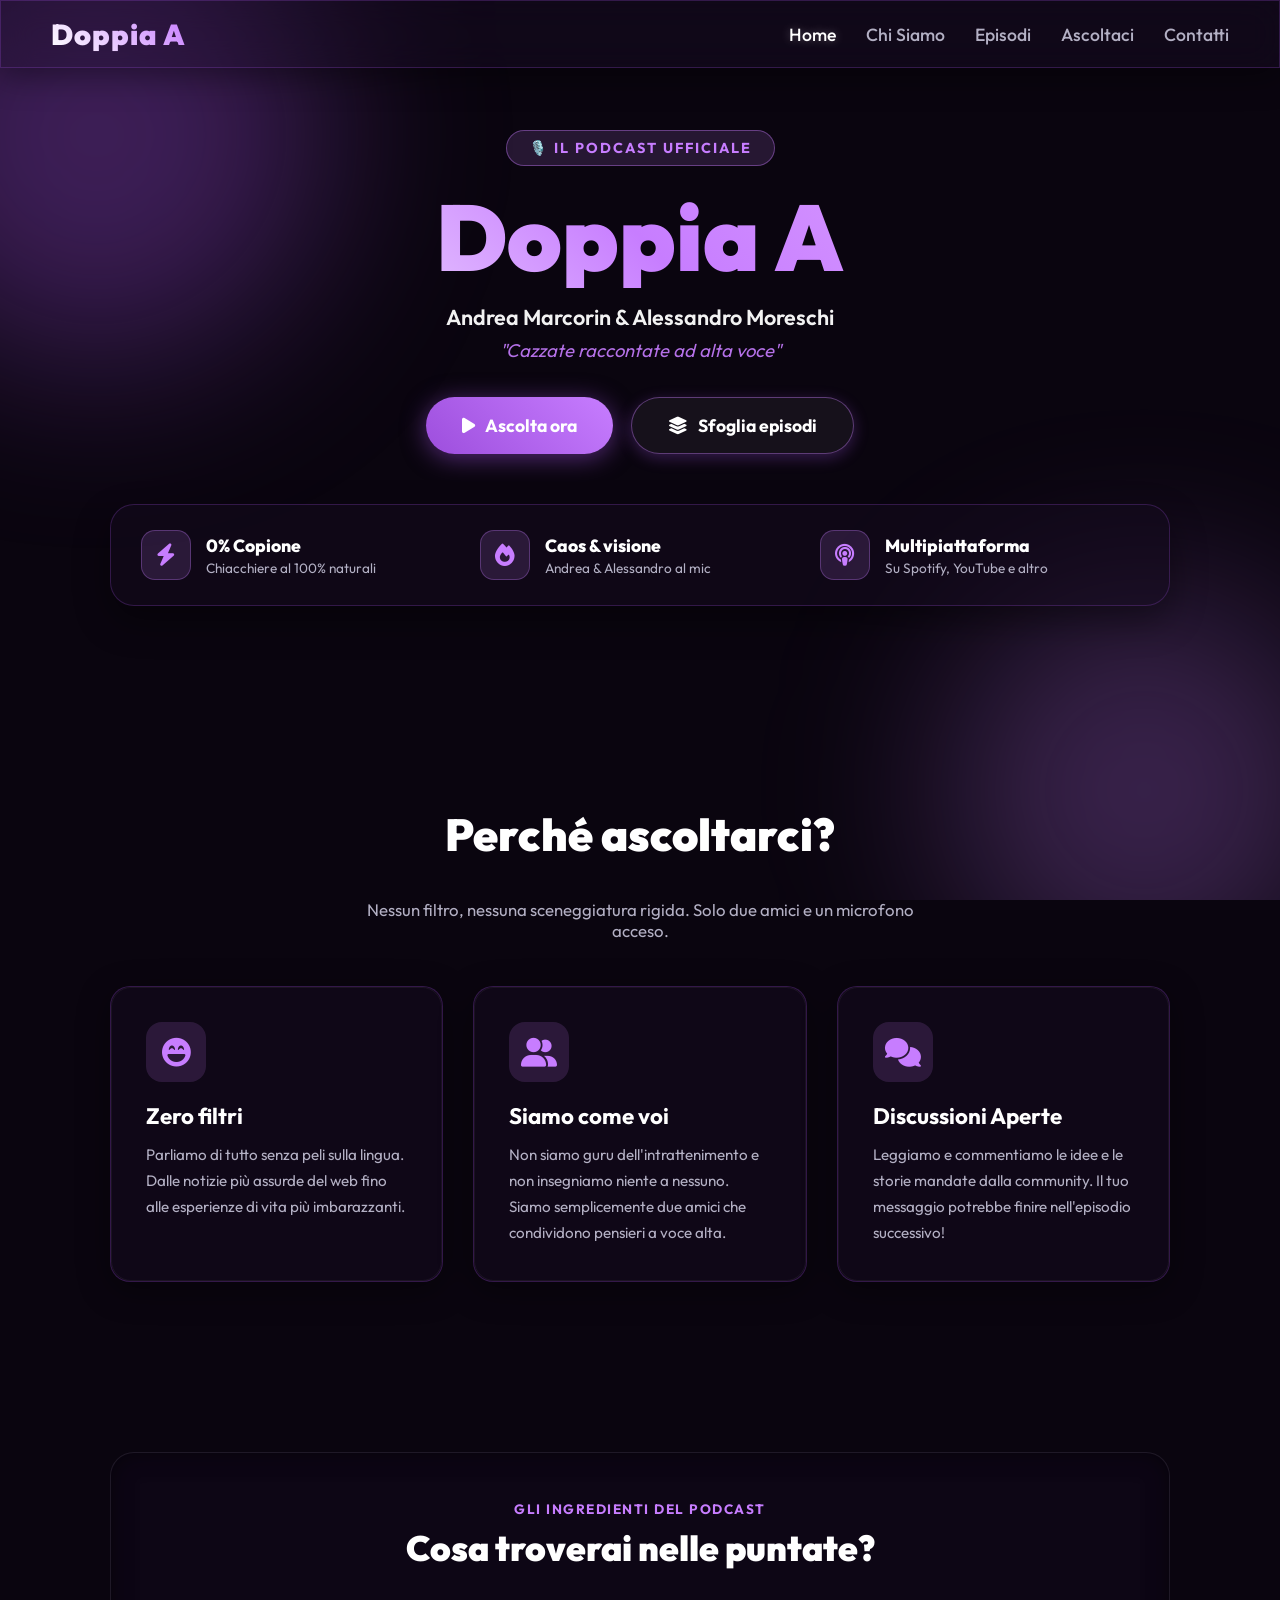
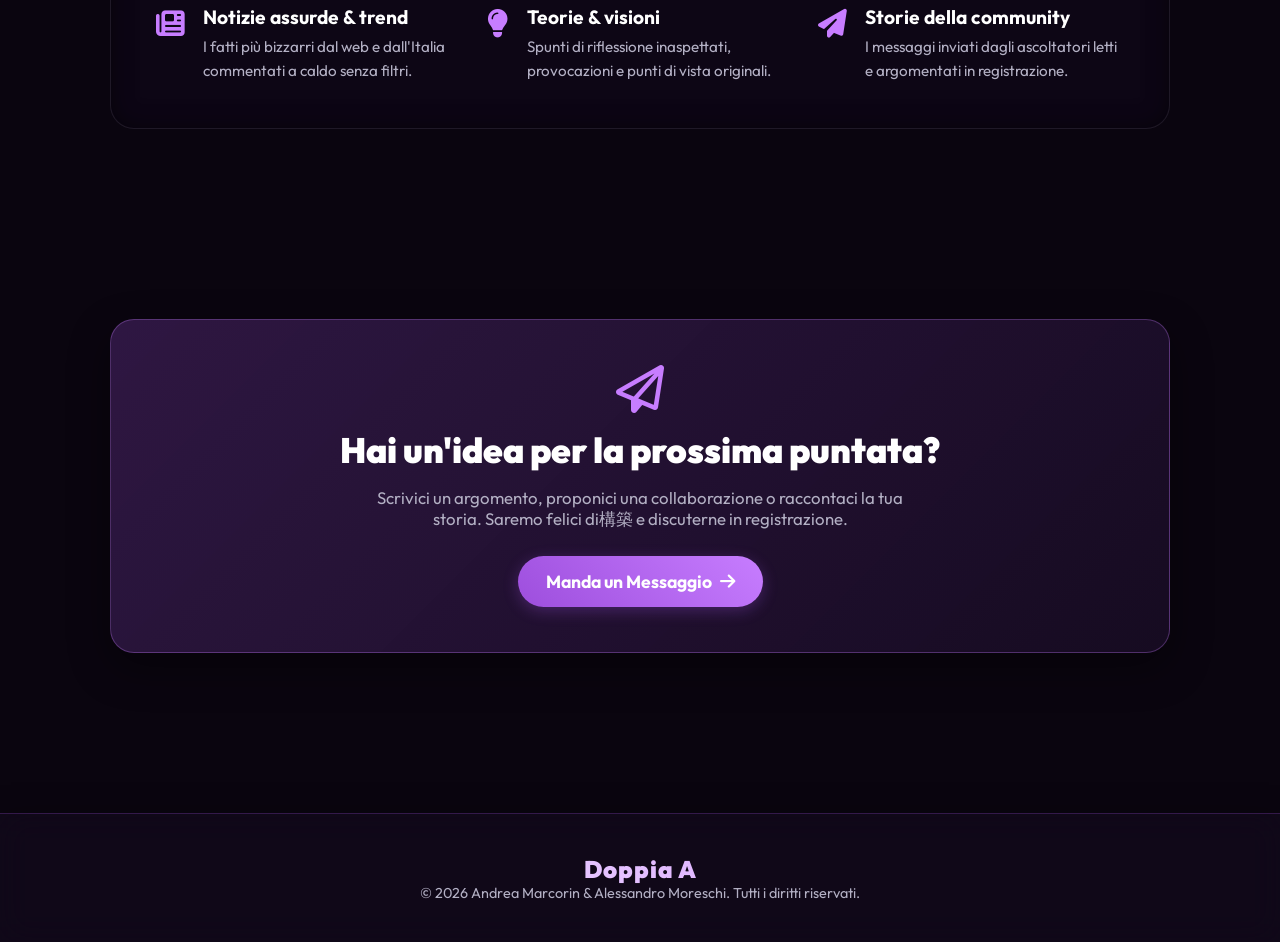
==== commit f1976682: "Aggiornata homepage: rimossa barra disponibile su e aggiunti nuovi contenuti" ====
--- a/index.html
+++ b/index.html
@@ -28,7 +28,7 @@
     <!-- HERO SECTION -->
     <header class="page-section fade-in" style="max-width: 1100px; margin: 0 auto; padding-top: 130px; text-align: center;">
         <span style="background: rgba(199, 125, 255, 0.15); color: var(--accent-2); border: 1px solid rgba(199, 125, 255, 0.4); padding: 8px 22px; border-radius: 30px; font-size: 0.9rem; font-weight: 700; text-transform: uppercase; letter-spacing: 2px; display: inline-block; margin-bottom: 20px;">
-            🎙️ Il Podcast Ufficiale
+            🎙️ Il Podcast ufficiale
         </span>
         
         <h1 style="font-size: clamp(3.5rem, 8vw, 5.8rem); font-weight: 900; line-height: 1.1; margin-bottom: 15px; background: linear-gradient(45deg, #ffffff, #c77dff, #e0aaff); -webkit-background-clip: text; -webkit-text-fill-color: transparent;">
@@ -45,10 +45,10 @@
 
         <div style="display: flex; gap: 18px; justify-content: center; flex-wrap: wrap; margin-bottom: 50px;">
             <a href="ascoltaci.html" class="btn-neon" style="padding: 16px 36px; border-radius: 30px; text-decoration: none; font-weight: 700; background: linear-gradient(45deg, #9d4edd, #c77dff); color: #fff; box-shadow: 0 4px 25px rgba(157, 78, 221, 0.5); transition: all 0.3s ease; display: inline-flex; align-items: center; gap: 10px;">
-                <i class="fa-solid fa-play"></i> Ascolta Ora
+                <i class="fa-solid fa-play"></i> Ascolta ora
             </a>
             <a href="episodi.html" class="btn-neon" style="padding: 16px 36px; border-radius: 30px; text-decoration: none; font-weight: 700; background: rgba(255, 255, 255, 0.05); color: #fff; border: 1px solid rgba(199, 125, 255, 0.4); transition: all 0.3s ease; display: inline-flex; align-items: center; gap: 10px;" onmouseover="this.style.background='rgba(199, 125, 255, 0.2)';" onmouseout="this.style.background='rgba(255, 255, 255, 0.05)';">
-                <i class="fa-solid fa-layer-group"></i> Sfoglia Episodi
+                <i class="fa-solid fa-layer-group"></i> Sfoglia episodi
             </a>
         </div>
 
@@ -69,7 +69,7 @@
                     <i class="fa-solid fa-fire" style="color: var(--accent-2); font-size: 1.4rem;"></i>
                 </div>
                 <div>
-                    <h4 style="font-size: 1.1rem; font-weight: 800; color: #fff; margin-bottom: 2px;">Caos & Visione</h4>
+                    <h4 style="font-size: 1.1rem; font-weight: 800; color: #fff; margin-bottom: 2px;">Caos & visione</h4>
                     <p style="font-size: 0.85rem; color: var(--text-muted); margin: 0;">Andrea & Alessandro al mic</p>
                 </div>
             </div>
@@ -89,7 +89,7 @@
     <!-- SEZIONE PERCHÈ ASCOLTARCI -->
     <section class="page-section fade-in" style="max-width: 1100px; margin: 0 auto; padding-top: 80px; padding-bottom: 40px;">
         <div style="text-align: center; margin-bottom: 45px;">
-            <h2 class="section-title" style="font-size: 2.8rem;">Perché Ascoltarci?</h2>
+            <h2 class="section-title" style="font-size: 2.8rem;">Perché ascoltarci?</h2>
             <p style="color: var(--text-muted); font-size: 1.05rem; max-width: 600px; margin: 0 auto;">Nessun filtro, nessuna sceneggiatura rigida. Solo due amici e un microfono acceso.</p>
         </div>
 
@@ -99,7 +99,7 @@
                 <div style="width: 60px; height: 60px; background: rgba(199, 125, 255, 0.15); border-radius: 16px; display: flex; align-items: center; justify-content: center; margin-bottom: 20px;">
                     <i class="fa-solid fa-face-laugh-beam" style="font-size: 1.8rem; color: var(--accent-2);"></i>
                 </div>
-                <h3 style="font-size: 1.4rem; font-weight: 700; margin-bottom: 12px;">Zero Filtri</h3>
+                <h3 style="font-size: 1.4rem; font-weight: 700; margin-bottom: 12px;">Zero filtri</h3>
                 <p style="color: var(--text-muted); line-height: 1.7; font-size: 0.95rem;">Parliamo di tutto senza peli sulla lingua. Dalle notizie più assurde del web fino alle esperienze di vita più imbarazzanti.</p>
             </div>
 
@@ -107,7 +107,7 @@
                 <div style="width: 60px; height: 60px; background: rgba(199, 125, 255, 0.15); border-radius: 16px; display: flex; align-items: center; justify-content: center; margin-bottom: 20px;">
                     <i class="fa-solid fa-user-group" style="font-size: 1.8rem; color: var(--accent-2);"></i>
                 </div>
-                <h3 style="font-size: 1.4rem; font-weight: 700; margin-bottom: 12px;">Siamo Come Voi</h3>
+                <h3 style="font-size: 1.4rem; font-weight: 700; margin-bottom: 12px;">Siamo come voi</h3>
                 <p style="color: var(--text-muted); line-height: 1.7; font-size: 0.95rem;">Non siamo guru dell'intrattenimento e non insegniamo niente a nessuno. Siamo semplicemente due amici che condividono pensieri a voce alta.</p>
             </div>
 
@@ -126,15 +126,15 @@
     <section class="page-section fade-in" style="max-width: 1100px; margin: 0 auto; padding-top: 40px; padding-bottom: 60px;">
         <div style="background: rgba(15, 8, 25, 0.6); padding: 45px; border-radius: 24px; border: 1px solid rgba(255, 255, 255, 0.08); box-shadow: inset 0 0 25px rgba(0,0,0,0.5);">
             <div style="text-align: center; margin-bottom: 35px;">
-                <span style="color: var(--accent-2); font-weight: 700; text-transform: uppercase; letter-spacing: 1.5px; font-size: 0.85rem;">Gli Ingredienti del Podcast</span>
-                <h3 style="font-size: 2.2rem; font-weight: 900; margin-top: 8px;">Cosa Troverai Nelle Puntate?</h3>
+                <span style="color: var(--accent-2); font-weight: 700; text-transform: uppercase; letter-spacing: 1.5px; font-size: 0.85rem;">Gli ingredienti del podcast</span>
+                <h3 style="font-size: 2.2rem; font-weight: 900; margin-top: 8px;">Cosa troverai nelle puntate?</h3>
             </div>
 
             <div style="display: grid; grid-template-columns: repeat(auto-fit, minmax(280px, 1fr)); gap: 25px;">
                 <div style="display: flex; gap: 18px; align-items: flex-start;">
                     <i class="fa-solid fa-newspaper" style="font-size: 1.8rem; color: var(--accent-2); margin-top: 4px;"></i>
                     <div>
-                        <h4 style="font-size: 1.2rem; font-weight: 700; margin-bottom: 6px;">Notizie Assurde & Trend</h4>
+                        <h4 style="font-size: 1.2rem; font-weight: 700; margin-bottom: 6px;">Notizie assurde & trend</h4>
                         <p style="color: var(--text-muted); font-size: 0.95rem; line-height: 1.6;">I fatti più bizzarri dal web e dall'Italia commentati a caldo senza filtri.</p>
                     </div>
                 </div>
@@ -142,7 +142,7 @@
                 <div style="display: flex; gap: 18px; align-items: flex-start;">
                     <i class="fa-solid fa-lightbulb" style="font-size: 1.8rem; color: var(--accent-2); margin-top: 4px;"></i>
                     <div>
-                        <h4 style="font-size: 1.2rem; font-weight: 700; margin-bottom: 6px;">Teorie & Visioni</h4>
+                        <h4 style="font-size: 1.2rem; font-weight: 700; margin-bottom: 6px;">Teorie & visioni</h4>
                         <p style="color: var(--text-muted); font-size: 0.95rem; line-height: 1.6;">Spunti di riflessione inaspettati, provocazioni e punti di vista originali.</p>
                     </div>
                 </div>
@@ -150,7 +150,7 @@
                 <div style="display: flex; gap: 18px; align-items: flex-start;">
                     <i class="fa-solid fa-paper-plane" style="font-size: 1.8rem; color: var(--accent-2); margin-top: 4px;"></i>
                     <div>
-                        <h4 style="font-size: 1.2rem; font-weight: 700; margin-bottom: 6px;">Storie della Community</h4>
+                        <h4 style="font-size: 1.2rem; font-weight: 700; margin-bottom: 6px;">Storie della community</h4>
                         <p style="color: var(--text-muted); font-size: 0.95rem; line-height: 1.6;">I messaggi inviati dagli ascoltatori letti e argomentati in registrazione.</p>
                     </div>
                 </div>
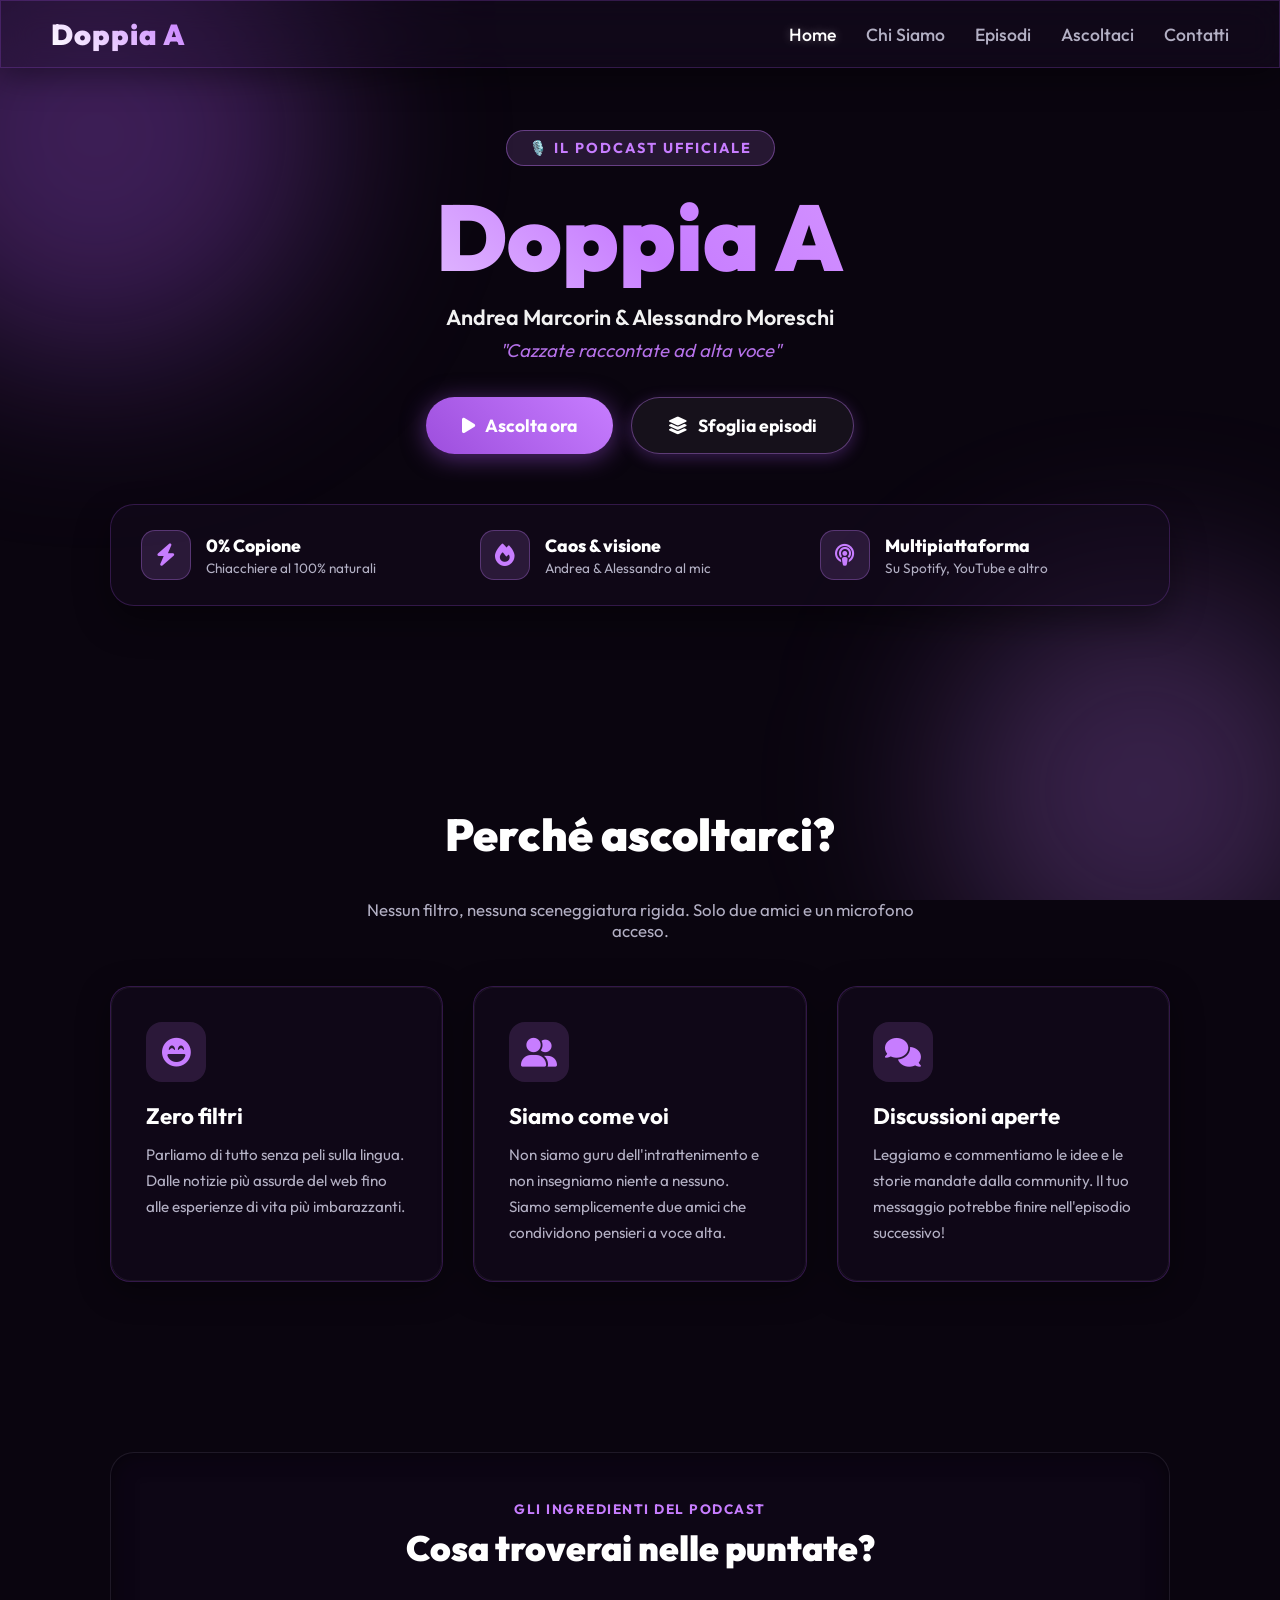
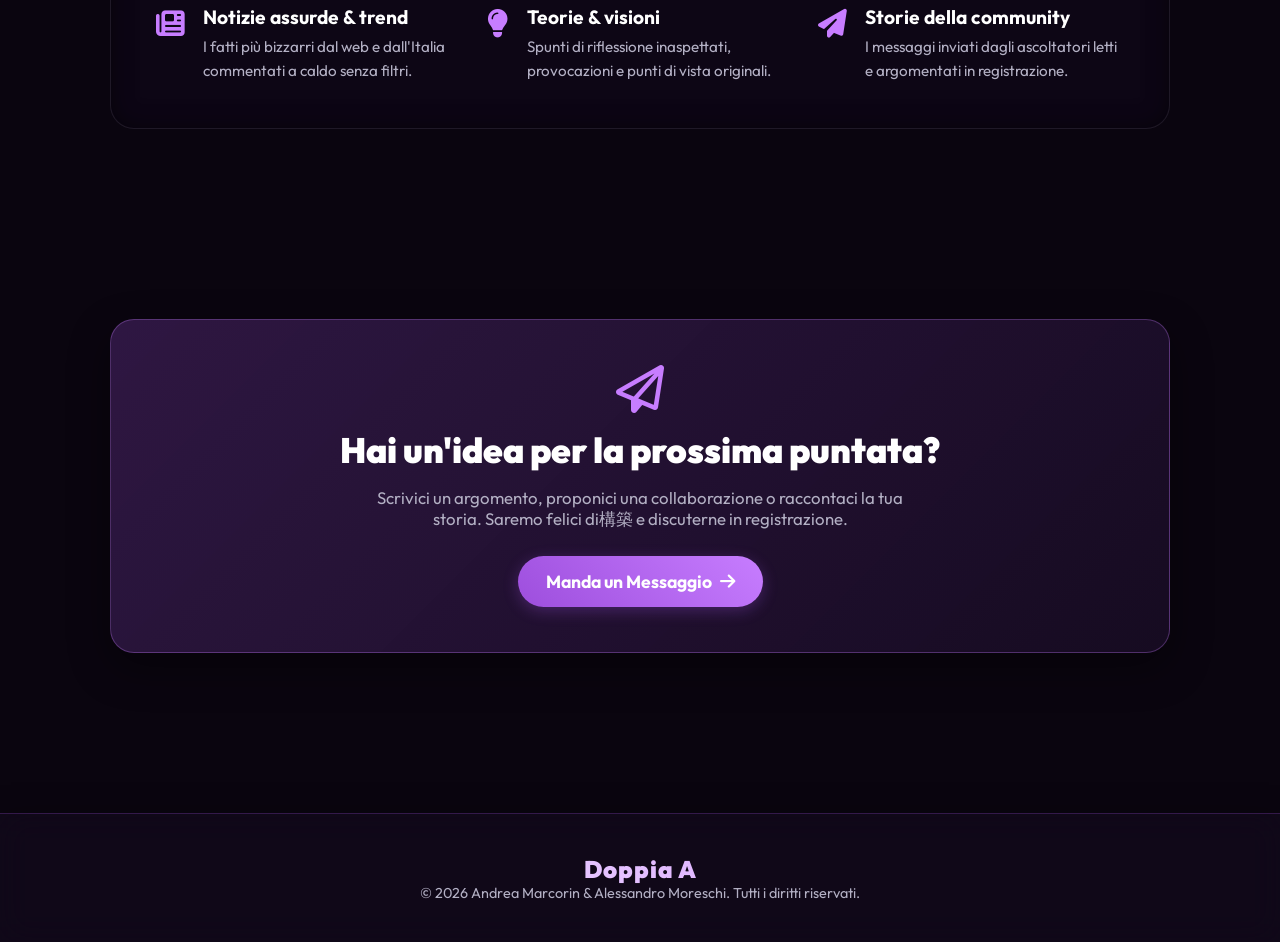
==== commit 7ff7e216: "Aggiornata homepage: rimossa barra disponibile su e aggiunti nuovi contenuti" ====
--- a/index.html
+++ b/index.html
@@ -115,7 +115,7 @@
                 <div style="width: 60px; height: 60px; background: rgba(199, 125, 255, 0.15); border-radius: 16px; display: flex; align-items: center; justify-content: center; margin-bottom: 20px;">
                     <i class="fa-solid fa-comments" style="font-size: 1.8rem; color: var(--accent-2);"></i>
                 </div>
-                <h3 style="font-size: 1.4rem; font-weight: 700; margin-bottom: 12px;">Discussioni Aperte</h3>
+                <h3 style="font-size: 1.4rem; font-weight: 700; margin-bottom: 12px;">Discussioni aperte</h3>
                 <p style="color: var(--text-muted); line-height: 1.7; font-size: 0.95rem;">Leggiamo e commentiamo le idee e le storie mandate dalla community. Il tuo messaggio potrebbe finire nell'episodio successivo!</p>
             </div>
 
